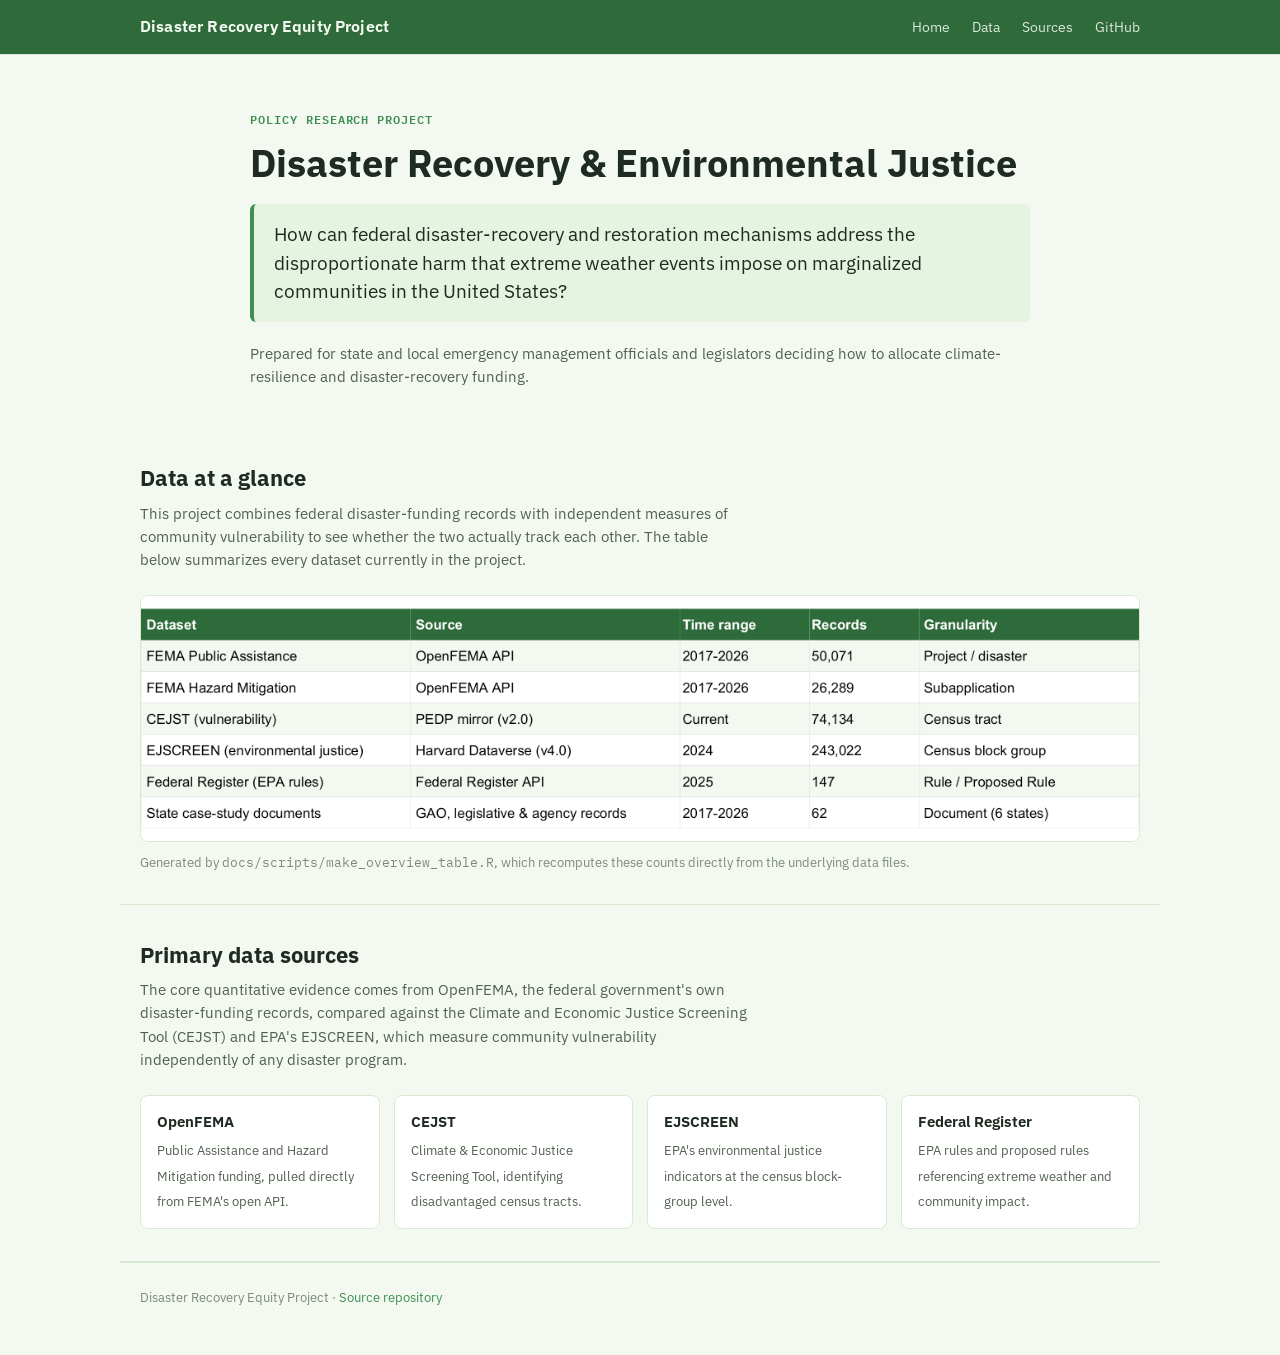
==== docs/index.html @ 91f9198d "Add project website with data overview table Single-page site in docs/ with a light-green palette, l" ====
<!doctype html>
<html lang="en">
<head>
<meta charset="utf-8">
<meta name="viewport" content="width=device-width, initial-scale=1">
<title>Disaster Recovery Equity Project</title>
<meta name="description" content="How federal disaster-recovery mechanisms interact with pre-existing vulnerability in low-income communities and communities of color.">
<link rel="preconnect" href="https://fonts.googleapis.com">
<link rel="stylesheet" href="https://fonts.googleapis.com/css2?family=IBM+Plex+Sans:wght@400;500;650;700&family=IBM+Plex+Mono:wght@400;500;600&display=swap">
<link rel="stylesheet" href="assets/style.css">
</head>
<body>

<header class="navbar">
  <div class="navbar-inner">
    <a class="brand" href="#top">Disaster Recovery Equity Project</a>
    <nav>
      <a href="#top">Home</a>
      <a href="#data">Data</a>
      <a href="#sources">Sources</a>
      <a href="https://github.com/ntlsqvl-hub/AppliedAIProject" target="_blank" rel="noopener">GitHub</a>
    </nav>
  </div>
</header>

<main>
  <section class="hero" id="top">
    <p class="eyebrow">Policy Research Project</p>
    <h1>Disaster Recovery &amp; Environmental Justice</h1>
    <p class="policy-question">
      How can federal disaster-recovery and restoration mechanisms address the disproportionate harm
      that extreme weather events impose on marginalized communities in the United States?
    </p>
    <p class="audience">
      Prepared for state and local emergency management officials and legislators deciding how to
      allocate climate-resilience and disaster-recovery funding.
    </p>
  </section>

  <section class="content" id="data">
    <h2>Data at a glance</h2>
    <p class="section-note">
      This project combines federal disaster-funding records with independent measures of community
      vulnerability to see whether the two actually track each other. The table below summarizes
      every dataset currently in the project.
    </p>
    <figure>
      <img src="assets/data_overview.png" alt="Table summarizing the six datasets used in this project, with their source, time range, record count, and geographic granularity">
      <figcaption>
        Generated by <code>docs/scripts/make_overview_table.R</code>, which recomputes these counts
        directly from the underlying data files.
      </figcaption>
    </figure>
  </section>

  <section class="content alt" id="sources">
    <h2>Primary data sources</h2>
    <p class="section-note">
      The core quantitative evidence comes from OpenFEMA, the federal government's own disaster-funding
      records, compared against the Climate and Economic Justice Screening Tool (CEJST) and EPA's
      EJSCREEN, which measure community vulnerability independently of any disaster program.
    </p>
    <ul class="source-list">
      <li>
        <span class="source-name">OpenFEMA</span>
        <span class="source-desc">Public Assistance and Hazard Mitigation funding, pulled directly from FEMA's open API.</span>
      </li>
      <li>
        <span class="source-name">CEJST</span>
        <span class="source-desc">Climate &amp; Economic Justice Screening Tool, identifying disadvantaged census tracts.</span>
      </li>
      <li>
        <span class="source-name">EJSCREEN</span>
        <span class="source-desc">EPA's environmental justice indicators at the census block-group level.</span>
      </li>
      <li>
        <span class="source-name">Federal Register</span>
        <span class="source-desc">EPA rules and proposed rules referencing extreme weather and community impact.</span>
      </li>
    </ul>
  </section>
</main>

<footer>
  Disaster Recovery Equity Project &middot;
  <a href="https://github.com/ntlsqvl-hub/AppliedAIProject" target="_blank" rel="noopener">Source repository</a>
</footer>

</body>
</html>
---- docs/assets/style.css ----
:root {
  --bg-page: #f3f9f1;
  --bg-surface: #ffffff;
  --nav-bg: #2f6b3a;
  --nav-bg-dark: #244f2b;
  --nav-text: #f3f9f1;
  --accent: #3f8f52;
  --accent-light: #e5f3e0;
  --text-primary: #1f2a22;
  --text-secondary: #51604f;
  --text-muted: #7c897a;
  --border: #d9ead3;
}

* {
  box-sizing: border-box;
}

body {
  margin: 0;
  background: var(--bg-page);
  color: var(--text-primary);
  font-family: "IBM Plex Sans", system-ui, -apple-system, "Segoe UI", sans-serif;
  line-height: 1.6;
}

code, .mono {
  font-family: "IBM Plex Mono", ui-monospace, monospace;
}

a {
  color: var(--accent);
  text-decoration: none;
}
a:hover {
  text-decoration: underline;
}

/* ---- Navbar ---- */

.navbar {
  background: var(--nav-bg);
  position: sticky;
  top: 0;
  z-index: 10;
  box-shadow: 0 1px 0 rgba(0, 0, 0, 0.08);
}

.navbar-inner {
  max-width: 1040px;
  margin: 0 auto;
  padding: 14px 20px;
  display: flex;
  align-items: center;
  justify-content: space-between;
  flex-wrap: wrap;
  gap: 12px;
}

.brand {
  color: var(--nav-text);
  font-weight: 650;
  font-size: 16px;
  letter-spacing: 0.01em;
}
.brand:hover {
  text-decoration: none;
  opacity: 0.9;
}

.navbar nav {
  display: flex;
  gap: 22px;
  align-items: center;
}

.navbar nav a {
  color: var(--nav-text);
  font-size: 14px;
  opacity: 0.88;
}
.navbar nav a:hover {
  opacity: 1;
  text-decoration: none;
  border-bottom: 2px solid var(--nav-text);
}

/* ---- Hero ---- */

.hero {
  max-width: 820px;
  margin: 0 auto;
  padding: 56px 20px 40px;
  text-align: left;
}

.eyebrow {
  font-family: "IBM Plex Mono", monospace;
  font-size: 12px;
  letter-spacing: 0.08em;
  text-transform: uppercase;
  color: var(--accent);
  margin: 0 0 12px;
  font-weight: 600;
}

.hero h1 {
  font-size: clamp(28px, 4.5vw, 38px);
  line-height: 1.15;
  margin: 0 0 20px;
  font-weight: 700;
  text-wrap: balance;
}

.policy-question {
  font-size: 19px;
  line-height: 1.5;
  color: var(--text-primary);
  background: var(--accent-light);
  border-left: 4px solid var(--accent);
  padding: 16px 20px;
  border-radius: 6px;
  margin: 0 0 20px;
}

.audience {
  color: var(--text-secondary);
  font-size: 14.5px;
  margin: 0;
}

/* ---- Content sections ---- */

.content {
  max-width: 1040px;
  margin: 0 auto;
  padding: 32px 20px;
}

.content.alt {
  background: var(--bg-page);
  border-top: 1px solid var(--border);
  border-bottom: 1px solid var(--border);
}

.content h2 {
  font-size: 22px;
  font-weight: 700;
  margin: 0 0 6px;
}

.content .section-note {
  color: var(--text-secondary);
  font-size: 14.5px;
  max-width: 68ch;
  margin: 0 0 24px;
}

figure {
  margin: 0;
}

figure img {
  max-width: 100%;
  height: auto;
  border: 1px solid var(--border);
  border-radius: 8px;
  display: block;
}

figcaption {
  font-size: 12.5px;
  color: var(--text-muted);
  margin-top: 10px;
}

.source-list {
  list-style: none;
  margin: 0;
  padding: 0;
  display: grid;
  grid-template-columns: repeat(auto-fit, minmax(220px, 1fr));
  gap: 14px;
}

.source-list li {
  background: var(--bg-surface);
  border: 1px solid var(--border);
  border-radius: 8px;
  padding: 14px 16px;
}

.source-list .source-name {
  font-weight: 650;
  font-size: 14.5px;
  display: block;
  margin-bottom: 4px;
}

.source-list .source-desc {
  font-size: 13px;
  color: var(--text-secondary);
}

footer {
  max-width: 1040px;
  margin: 0 auto;
  padding: 24px 20px 48px;
  color: var(--text-muted);
  font-size: 12.5px;
  border-top: 1px solid var(--border);
}

@media (max-width: 600px) {
  .navbar-inner { flex-direction: column; align-items: flex-start; }
  .navbar nav { gap: 16px; flex-wrap: wrap; }
}
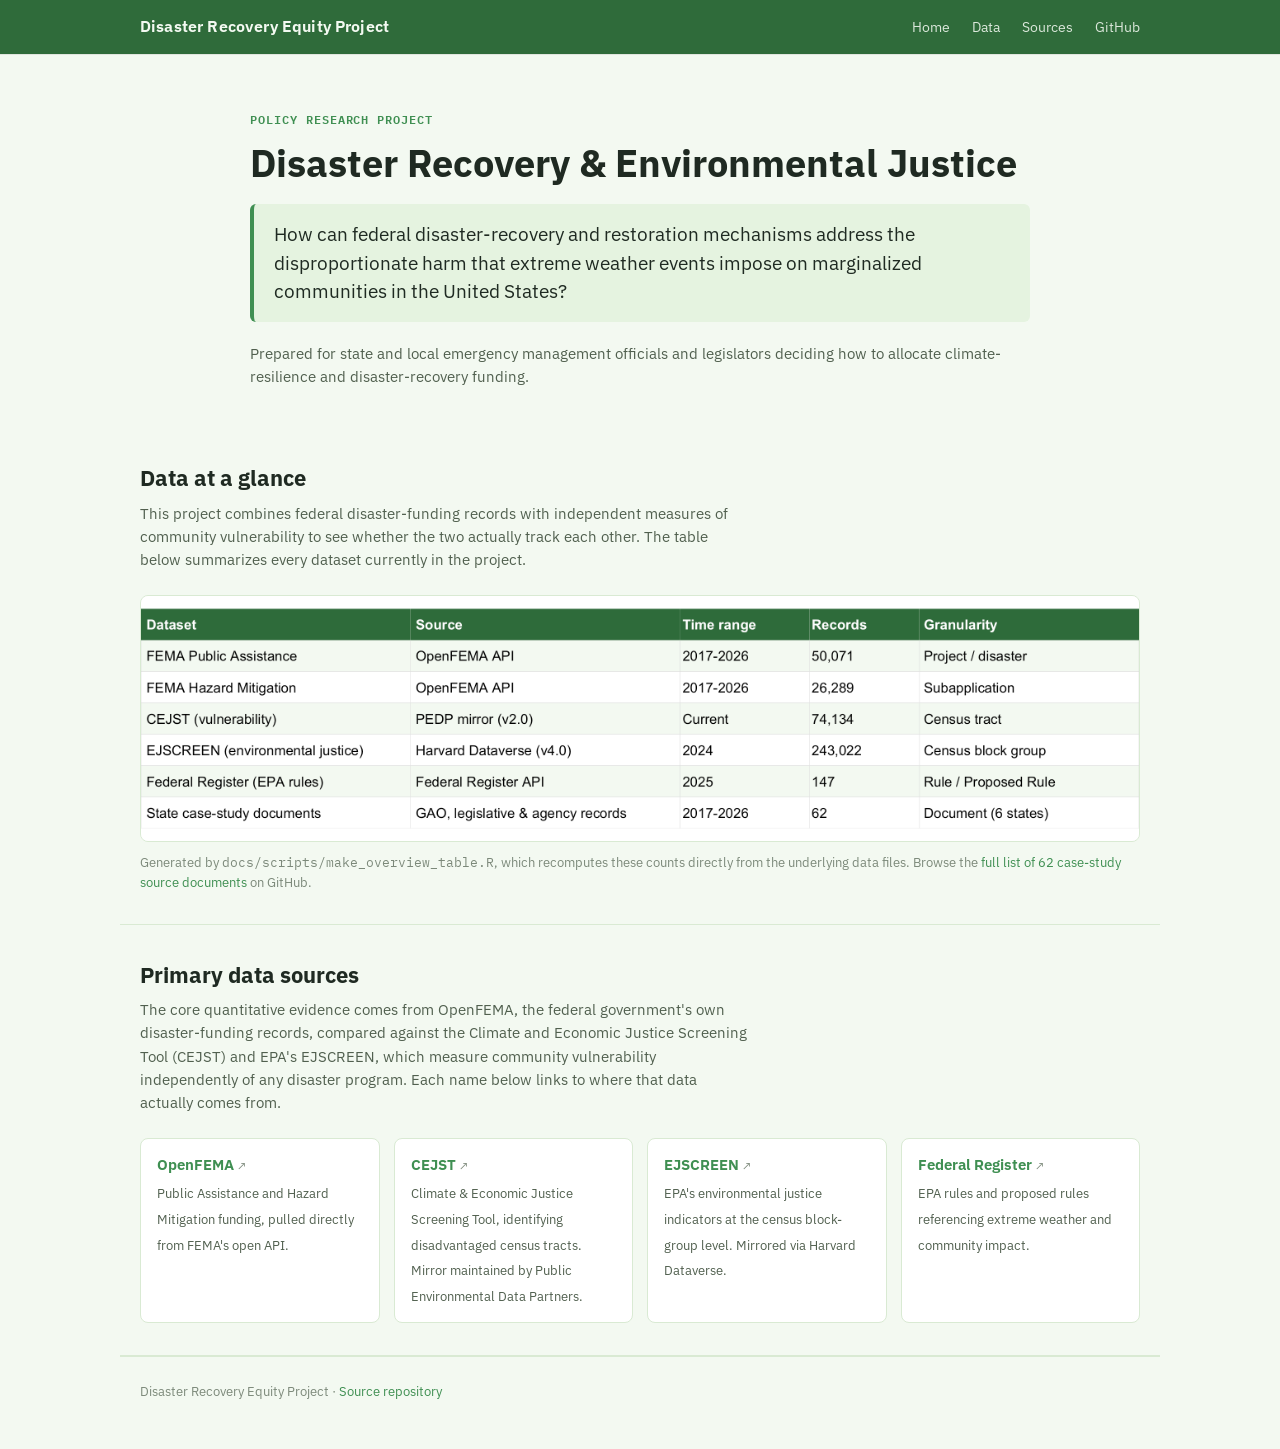
==== commit a0e06cd8: "Link site to source documents Adds a link from the data table to the full 62-document state_case_stu" ====
--- a/docs/index.html
+++ b/docs/index.html
@@ -48,7 +48,9 @@
       <img src="assets/data_overview.png" alt="Table summarizing the six datasets used in this project, with their source, time range, record count, and geographic granularity">
       <figcaption>
         Generated by <code>docs/scripts/make_overview_table.R</code>, which recomputes these counts
-        directly from the underlying data files.
+        directly from the underlying data files. Browse the
+        <a href="https://github.com/ntlsqvl-hub/AppliedAIProject/blob/main/disaster_equity_data/state_case_study_sources.md" target="_blank" rel="noopener">full list of 62 case-study source documents</a>
+        on GitHub.
       </figcaption>
     </figure>
   </section>
@@ -58,23 +60,24 @@
     <p class="section-note">
       The core quantitative evidence comes from OpenFEMA, the federal government's own disaster-funding
       records, compared against the Climate and Economic Justice Screening Tool (CEJST) and EPA's
-      EJSCREEN, which measure community vulnerability independently of any disaster program.
+      EJSCREEN, which measure community vulnerability independently of any disaster program. Each name
+      below links to where that data actually comes from.
     </p>
     <ul class="source-list">
       <li>
-        <span class="source-name">OpenFEMA</span>
+        <a class="source-name" href="https://www.fema.gov/about/openfema" target="_blank" rel="noopener">OpenFEMA</a>
         <span class="source-desc">Public Assistance and Hazard Mitigation funding, pulled directly from FEMA's open API.</span>
       </li>
       <li>
-        <span class="source-name">CEJST</span>
-        <span class="source-desc">Climate &amp; Economic Justice Screening Tool, identifying disadvantaged census tracts.</span>
+        <a class="source-name" href="https://public-environmental-data-partners.github.io/j40-cejst-2/en/" target="_blank" rel="noopener">CEJST</a>
+        <span class="source-desc">Climate &amp; Economic Justice Screening Tool, identifying disadvantaged census tracts. Mirror maintained by Public Environmental Data Partners.</span>
       </li>
       <li>
-        <span class="source-name">EJSCREEN</span>
-        <span class="source-desc">EPA's environmental justice indicators at the census block-group level.</span>
+        <a class="source-name" href="https://dataverse.harvard.edu/dataset.xhtml?persistentId=doi:10.7910/DVN/RLR5AX" target="_blank" rel="noopener">EJSCREEN</a>
+        <span class="source-desc">EPA's environmental justice indicators at the census block-group level. Mirrored via Harvard Dataverse.</span>
       </li>
       <li>
-        <span class="source-name">Federal Register</span>
+        <a class="source-name" href="https://www.federalregister.gov/developers/documentation/api/v1" target="_blank" rel="noopener">Federal Register</a>
         <span class="source-desc">EPA rules and proposed rules referencing extreme weather and community impact.</span>
       </li>
     </ul>
--- a/docs/assets/style.css
+++ b/docs/assets/style.css
@@ -195,6 +195,16 @@
   font-size: 14.5px;
   display: block;
   margin-bottom: 4px;
+  color: var(--accent);
+}
+.source-list .source-name:hover {
+  text-decoration: underline;
+}
+.source-list .source-name::after {
+  content: " \2197";
+  font-weight: 400;
+  font-size: 12px;
+  color: var(--text-muted);
 }
 
 .source-list .source-desc {
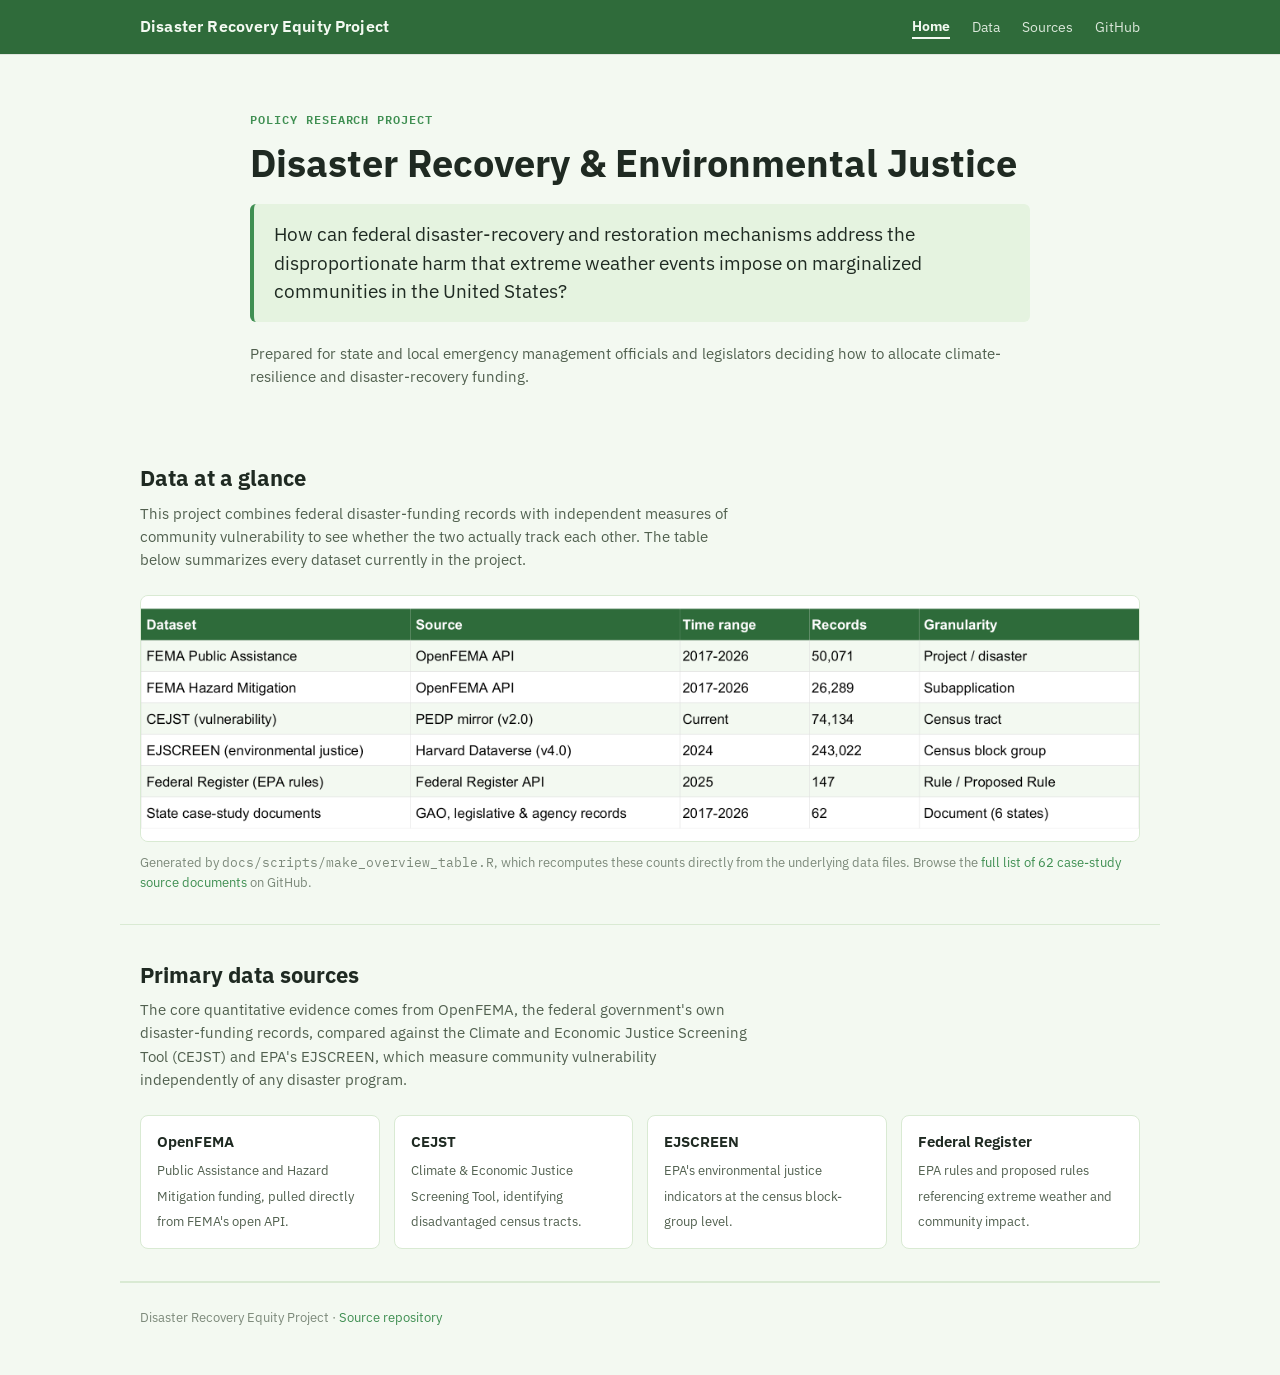
==== commit 062b65ca: "Split site into Home and Sources pages Home keeps the data table, a link to the 62-document case-stu" ====
--- a/docs/index.html
+++ b/docs/index.html
@@ -13,11 +13,11 @@
 
 <header class="navbar">
   <div class="navbar-inner">
-    <a class="brand" href="#top">Disaster Recovery Equity Project</a>
+    <a class="brand" href="index.html">Disaster Recovery Equity Project</a>
     <nav>
-      <a href="#top">Home</a>
+      <a href="#top" class="active">Home</a>
       <a href="#data">Data</a>
-      <a href="#sources">Sources</a>
+      <a href="sources.html">Sources</a>
       <a href="https://github.com/ntlsqvl-hub/AppliedAIProject" target="_blank" rel="noopener">GitHub</a>
     </nav>
   </div>
@@ -60,24 +60,23 @@
     <p class="section-note">
       The core quantitative evidence comes from OpenFEMA, the federal government's own disaster-funding
       records, compared against the Climate and Economic Justice Screening Tool (CEJST) and EPA's
-      EJSCREEN, which measure community vulnerability independently of any disaster program. Each name
-      below links to where that data actually comes from.
+      EJSCREEN, which measure community vulnerability independently of any disaster program.
     </p>
     <ul class="source-list">
       <li>
-        <a class="source-name" href="https://www.fema.gov/about/openfema" target="_blank" rel="noopener">OpenFEMA</a>
+        <span class="source-name">OpenFEMA</span>
         <span class="source-desc">Public Assistance and Hazard Mitigation funding, pulled directly from FEMA's open API.</span>
       </li>
       <li>
-        <a class="source-name" href="https://public-environmental-data-partners.github.io/j40-cejst-2/en/" target="_blank" rel="noopener">CEJST</a>
-        <span class="source-desc">Climate &amp; Economic Justice Screening Tool, identifying disadvantaged census tracts. Mirror maintained by Public Environmental Data Partners.</span>
+        <span class="source-name">CEJST</span>
+        <span class="source-desc">Climate &amp; Economic Justice Screening Tool, identifying disadvantaged census tracts.</span>
       </li>
       <li>
-        <a class="source-name" href="https://dataverse.harvard.edu/dataset.xhtml?persistentId=doi:10.7910/DVN/RLR5AX" target="_blank" rel="noopener">EJSCREEN</a>
-        <span class="source-desc">EPA's environmental justice indicators at the census block-group level. Mirrored via Harvard Dataverse.</span>
+        <span class="source-name">EJSCREEN</span>
+        <span class="source-desc">EPA's environmental justice indicators at the census block-group level.</span>
       </li>
       <li>
-        <a class="source-name" href="https://www.federalregister.gov/developers/documentation/api/v1" target="_blank" rel="noopener">Federal Register</a>
+        <span class="source-name">Federal Register</span>
         <span class="source-desc">EPA rules and proposed rules referencing extreme weather and community impact.</span>
       </li>
     </ul>
--- a/docs/assets/style.css
+++ b/docs/assets/style.css
@@ -84,6 +84,11 @@
   text-decoration: none;
   border-bottom: 2px solid var(--nav-text);
 }
+.navbar nav a.active {
+  opacity: 1;
+  font-weight: 650;
+  border-bottom: 2px solid var(--nav-text);
+}
 
 /* ---- Hero ---- */
 
@@ -195,21 +200,99 @@
   font-size: 14.5px;
   display: block;
   margin-bottom: 4px;
-  color: var(--accent);
-}
-.source-list .source-name:hover {
-  text-decoration: underline;
-}
-.source-list .source-name::after {
-  content: " \2197";
-  font-weight: 400;
-  font-size: 12px;
-  color: var(--text-muted);
+  color: var(--text-primary);
 }
 
 .source-list .source-desc {
   font-size: 13px;
   color: var(--text-secondary);
+}
+
+/* ---- Sources page ---- */
+
+.page-header {
+  max-width: 820px;
+  margin: 0 auto;
+  padding: 48px 20px 8px;
+}
+
+.page-header h1 {
+  font-size: clamp(26px, 4vw, 34px);
+  margin: 0 0 14px;
+  font-weight: 700;
+}
+
+.page-header .section-note {
+  margin: 0;
+}
+
+.source-detail-list {
+  list-style: none;
+  margin: 0;
+  padding: 0;
+  display: flex;
+  flex-direction: column;
+  gap: 2px;
+}
+
+.source-detail {
+  background: var(--bg-surface);
+  border: 1px solid var(--border);
+  border-left: 4px solid var(--accent);
+  border-radius: 6px;
+  padding: 20px 22px;
+  margin-bottom: 16px;
+}
+
+.source-detail-head {
+  display: flex;
+  align-items: baseline;
+  justify-content: space-between;
+  flex-wrap: wrap;
+  gap: 8px 16px;
+  margin-bottom: 8px;
+}
+
+.source-detail h2 {
+  font-size: 19px;
+  font-weight: 700;
+  margin: 0;
+}
+
+.origin-link {
+  font-family: "IBM Plex Mono", ui-monospace, monospace;
+  font-size: 12.5px;
+  color: var(--text-secondary);
+  white-space: nowrap;
+}
+.origin-link:hover {
+  color: var(--accent);
+}
+
+.source-detail p {
+  margin: 0 0 10px;
+  font-size: 14.5px;
+  color: var(--text-primary);
+}
+
+.source-detail .obtained {
+  margin: 0;
+  font-size: 13.5px;
+  color: var(--text-secondary);
+  background: var(--accent-light);
+  border-radius: 6px;
+  padding: 10px 14px;
+}
+
+.source-detail .obtained strong {
+  color: var(--text-primary);
+}
+
+.source-detail code {
+  font-size: 12.5px;
+  background: rgba(0, 0, 0, 0.05);
+  padding: 1px 5px;
+  border-radius: 4px;
 }
 
 footer {
